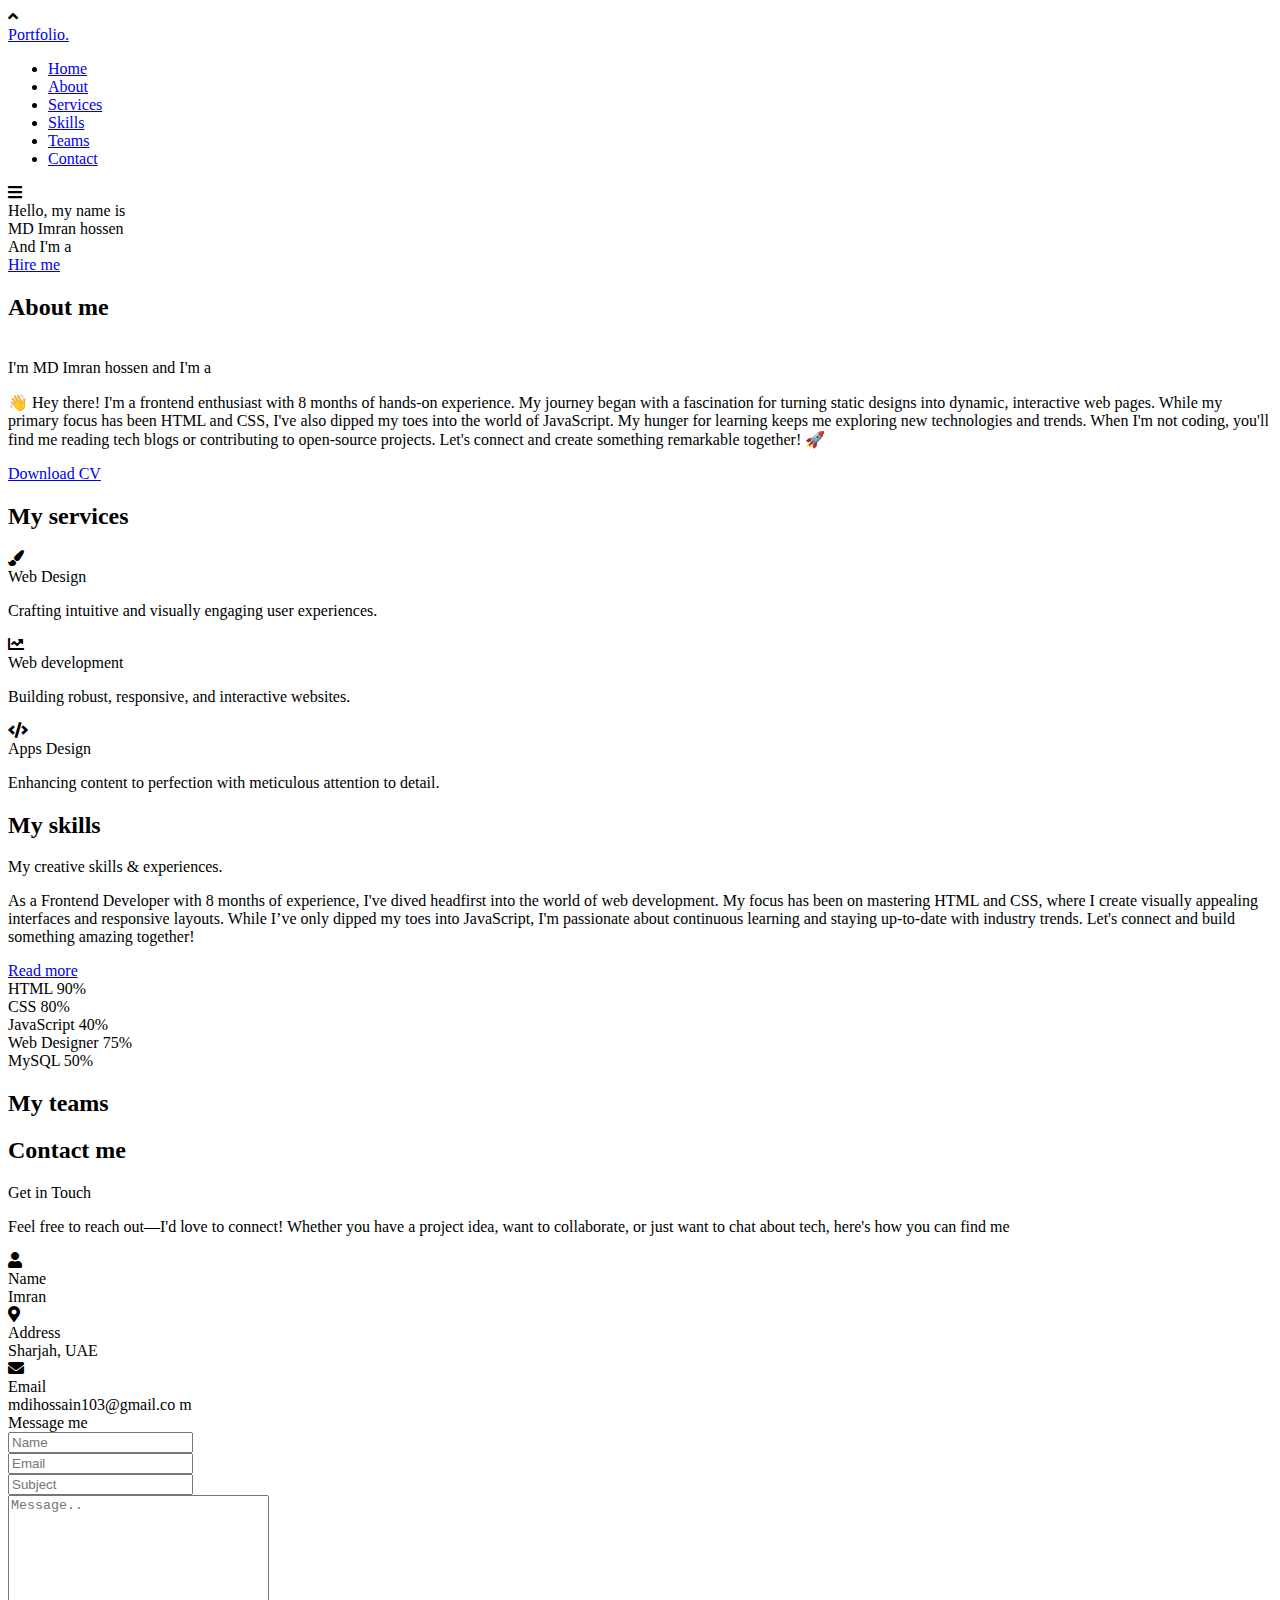
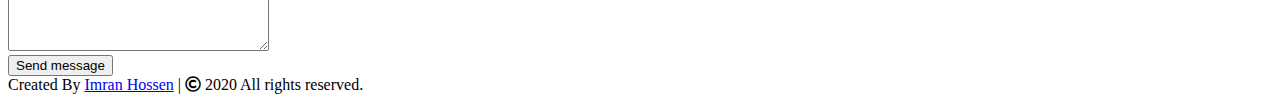
==== index.html @ 662b1458 "index.html" ====
<!DOCTYPE html>
<html lang="en">
<head>
    <meta charset="UTF-8">
    <meta name="viewport" content="width=device-width, initial-scale=1.0">
    <title>Personal Portfolio Website</title>
    <link rel="stylesheet" href="style.css">
    <link rel="stylesheet" href="https://cdnjs.cloudflare.com/ajax/libs/font-awesome/5.15.3/css/all.min.css"/>
    <script src="https://code.jquery.com/jquery-3.5.1.min.js"></script>
    <script src="https://cdnjs.cloudflare.com/ajax/libs/typed.js/2.0.11/typed.min.js"></script>
    <script src="https://cdnjs.cloudflare.com/ajax/libs/waypoints/4.0.1/jquery.waypoints.min.js"></script>
    <script src="https://cdnjs.cloudflare.com/ajax/libs/OwlCarousel2/2.3.4/owl.carousel.min.js"></script>
    <link rel="stylesheet" href="https://cdnjs.cloudflare.com/ajax/libs/OwlCarousel2/2.3.4/assets/owl.carousel.min.css"/>

</head>
<body>
    <div class="scroll-up-btn">
        <i class="fas fa-angle-up"></i>
    </div>
    <nav class="navbar">
        <div class="max-width">
            <div class="logo"><a href="#">Portfo<span>lio.</span></a></div>
            <ul class="menu">
                <li><a href="#home" class="menu-btn">Home</a></li>
                <li><a href="about.html" class="menu-btn">About</a></li>
                <li><a href="services.html" class="menu-btn">Services</a></li>
                <li><a href="skills.html" class="menu-btn">Skills</a></li>
                <li><a href="teams.html" class="menu-btn">Teams</a></li>
                <li><a href="contact.html" class="menu-btn">Contact</a></li>
            </ul>
            <div class="menu-btn">
                <i class="fas fa-bars"></i>
            </div>
        </div>
    </nav>

    <!-- home section start -->
    <section class="home" id="home">
        <div class="max-width">
            <div class="home-content">
                <div class="text-1">Hello, my name is</div>
                <div class="text-2">MD Imran hossen</div>
                <div class="text-3">And I'm a <span class="typing"></span></div>
                <a href="#">Hire me</a>
            </div>
        </div>
    </section>

    <!-- about section start -->
    <section class="about" id="about">
        <div class="max-width">
            <h2 class="title">About me</h2>
            <div class="about-content">
                <div class="column left">
                    <img src="kutta.jpg" alt="">
                </div>
                <div class="column right">
                    <div class="text">I'm MD Imran hossen and I'm a <span class="typing-2"></span></div>
                    <p>👋 Hey there! I'm a frontend enthusiast with 8 months of hands-on experience. My journey began with a fascination for turning static designs into dynamic, interactive web pages. While my primary focus has been HTML and CSS, 
                        I've also dipped my toes into the world of JavaScript. My hunger for learning keeps me exploring new technologies and trends. When I'm not coding, you'll find me reading tech blogs or contributing to open-source projects.
                         Let's connect and create something remarkable together! 🚀</p>
                    <a href="#">Download CV</a>
                </div>
            </div>
        </div>
    </section>

    <!-- services section start -->
    <section class="services" id="services">
        <div class="max-width">
            <h2 class="title">My services</h2>
            <div class="serv-content">
                <div class="card">
                    <div class="box">
                        <i class="fas fa-paint-brush"></i>
                        <div class="text">Web Design</div>
                        <p>Crafting intuitive and visually engaging user experiences.</p>
                    </div>
                </div>
                <div class="card">
                    <div class="box">
                        <i class="fas fa-chart-line"></i>
                        <div class="text">Web development</div>
                        <p>Building robust, responsive, and interactive websites.</p>
                    </div>
                </div>
                <div class="card">
                    <div class="box">
                        <i class="fas fa-code"></i>
                        <div class="text">Apps Design</div>
                        <p>Enhancing content to perfection with meticulous attention to detail.</p>
                    </div>
                </div>
               </div>
            </div>
        </div>
    </section>

    <!-- skills section start -->
    <section class="skills" id="skills">
        <div class="max-width">
            <h2 class="title">My skills</h2>
            <div class="skills-content">
                <div class="column left">
                    <div class="text">My creative skills & experiences.</div>
                    <p>As a Frontend Developer with 8 months of experience, I've dived headfirst into the world of web development. My focus has been on mastering HTML and CSS, where I create visually appealing interfaces and responsive layouts. While I’ve only dipped my toes into JavaScript, I'm passionate about continuous learning and staying up-to-date with industry trends. Let's connect and build something amazing together!

                    </p>
                    <a href="#">Read more</a>
                </div>
                <div class="column right">
                    <div class="bars">
                        <div class="info">
                            <span>HTML</span>
                            <span>90%</span>
                        </div>
                        <div class="line html"></div>
                    </div>
                    <div class="bars">
                        <div class="info">
                            <span>CSS</span>
                            <span>80%</span>
                        </div>
                        <div class="line css"></div>
                    </div>
                    <div class="bars">
                        <div class="info">
                            <span>JavaScript</span>
                            <span>40%</span>
                        </div>
                        <div class="line js"></div>
                    </div>
                    <div class="bars">
                        <div class="info">
                            <span>Web Designer</span>
                            <span>75%</span>
                        </div>
                        <div class="line web"></div>
                    </div>
                    <div class="bars">
                        <div class="info">
                            <span>MySQL</span>
                            <span>50%</span>
                        </div>
                        <div class="line mysql"></div>
                    </div>
                </div>
            </div>
        </div>
    </section>

    <!-- teams section start -->
    <section class="teams" id="teams">
        <div class="max-width">
            <h2 class="title">My teams</h2>
            <div class="carousel owl-carousel">
                <div class="card">
                    <div class="box">
                        <img src="profile-1.jpeg" alt="">
                        <div class="text">Clark Maxwell</div>
                        <p>He is one of the members of my team</p>
                    </div>
                </div>
                <div class="card">
                    <div class="box">
                        <img src="profile-2.jpeg" alt="">
                        <div class="text">Sheena Shepard</div>
                        <p>She is one of the members of my team</p>
                    </div>
                </div>
                <div class="card">
                    <div class="box">
                        <img src="profile-3.jpeg" alt="">
                        <div class="text">Ronnie Stanton</div>
                        <p>He is one of the members of my team</p>
                    </div>
                </div>
                <div class="card">
                    <div class="box">
                        <img src="profile-4.jpeg" alt="">
                        <div class="text"></div>
                        <div class="text">Marcel Vargas</div>
                        <p>He is one of the members of my team</p>
                    </div>
                </div>
                <div class="card">
                    <div class="box">
                        <img src="profile-5.jpeg" alt="">
                        <div class="text">Monty Hatfield</div>
                        <p>He is one of the members of my team</p>
                    </div>
                </div>
            </div>
        </div>
    </section>

    <!-- contact section start -->
    <section class="contact" id="contact">
        <div class="max-width">
            <h2 class="title">Contact me</h2>
            <div class="contact-content">
                <div class="column left">
                    <div class="text">Get in Touch</div>
                    <p>Feel free to reach out—I'd love to connect! Whether you have a project idea, want to collaborate, or just want to chat about tech, here's how you can find me</p>
                    <div class="icons">
                        <div class="row">
                            <i class="fas fa-user"></i>
                            <div class="info">
                                <div class="head">Name</div>
                                <div class="sub-title">Imran</div>
                            </div>
                        </div>
                        <div class="row">
                            <i class="fas fa-map-marker-alt"></i>
                            <div class="info">
                                <div class="head">Address</div>
                                <div class="sub-title">Sharjah, UAE</div>
                            </div>
                        </div>
                        <div class="row">
                            <i class="fas fa-envelope"></i>
                            <div class="info">
                                <div class="head">Email</div>
                                <div class="sub-title">mdihossain103@gmail.co m</div>
                            </div>
                        </div>
                    </div>
                </div>
                <div class="column right">
                    <div class="text">Message me</div>
                    <form action="#">
                        <div class="fields">
                            <div class="field name">
                                <input type="text" placeholder="Name" required>
                            </div>
                            <div class="field email">
                                <input type="email" placeholder="Email" required>
                            </div>
                        </div>
                        <div class="field">
                            <input type="text" placeholder="Subject" required>
                        </div>
                        <div class="field textarea">
                            <textarea cols="30" rows="10" placeholder="Message.." required></textarea>
                        </div>
                        <div class="button-area">
                            <button type="submit">Send message</button>
                        </div>
                    </form>
                </div>
            </div>
        </div>
    </section>
    

    <!-- footer section start -->
    <footer>
        <span>Created By <a href="error.html">Imran Hossen</a> | <span class="far fa-copyright"></span> 2020 All rights reserved.</span>
    </footer>

    <script src="script.js"></script>
</body>
</html>
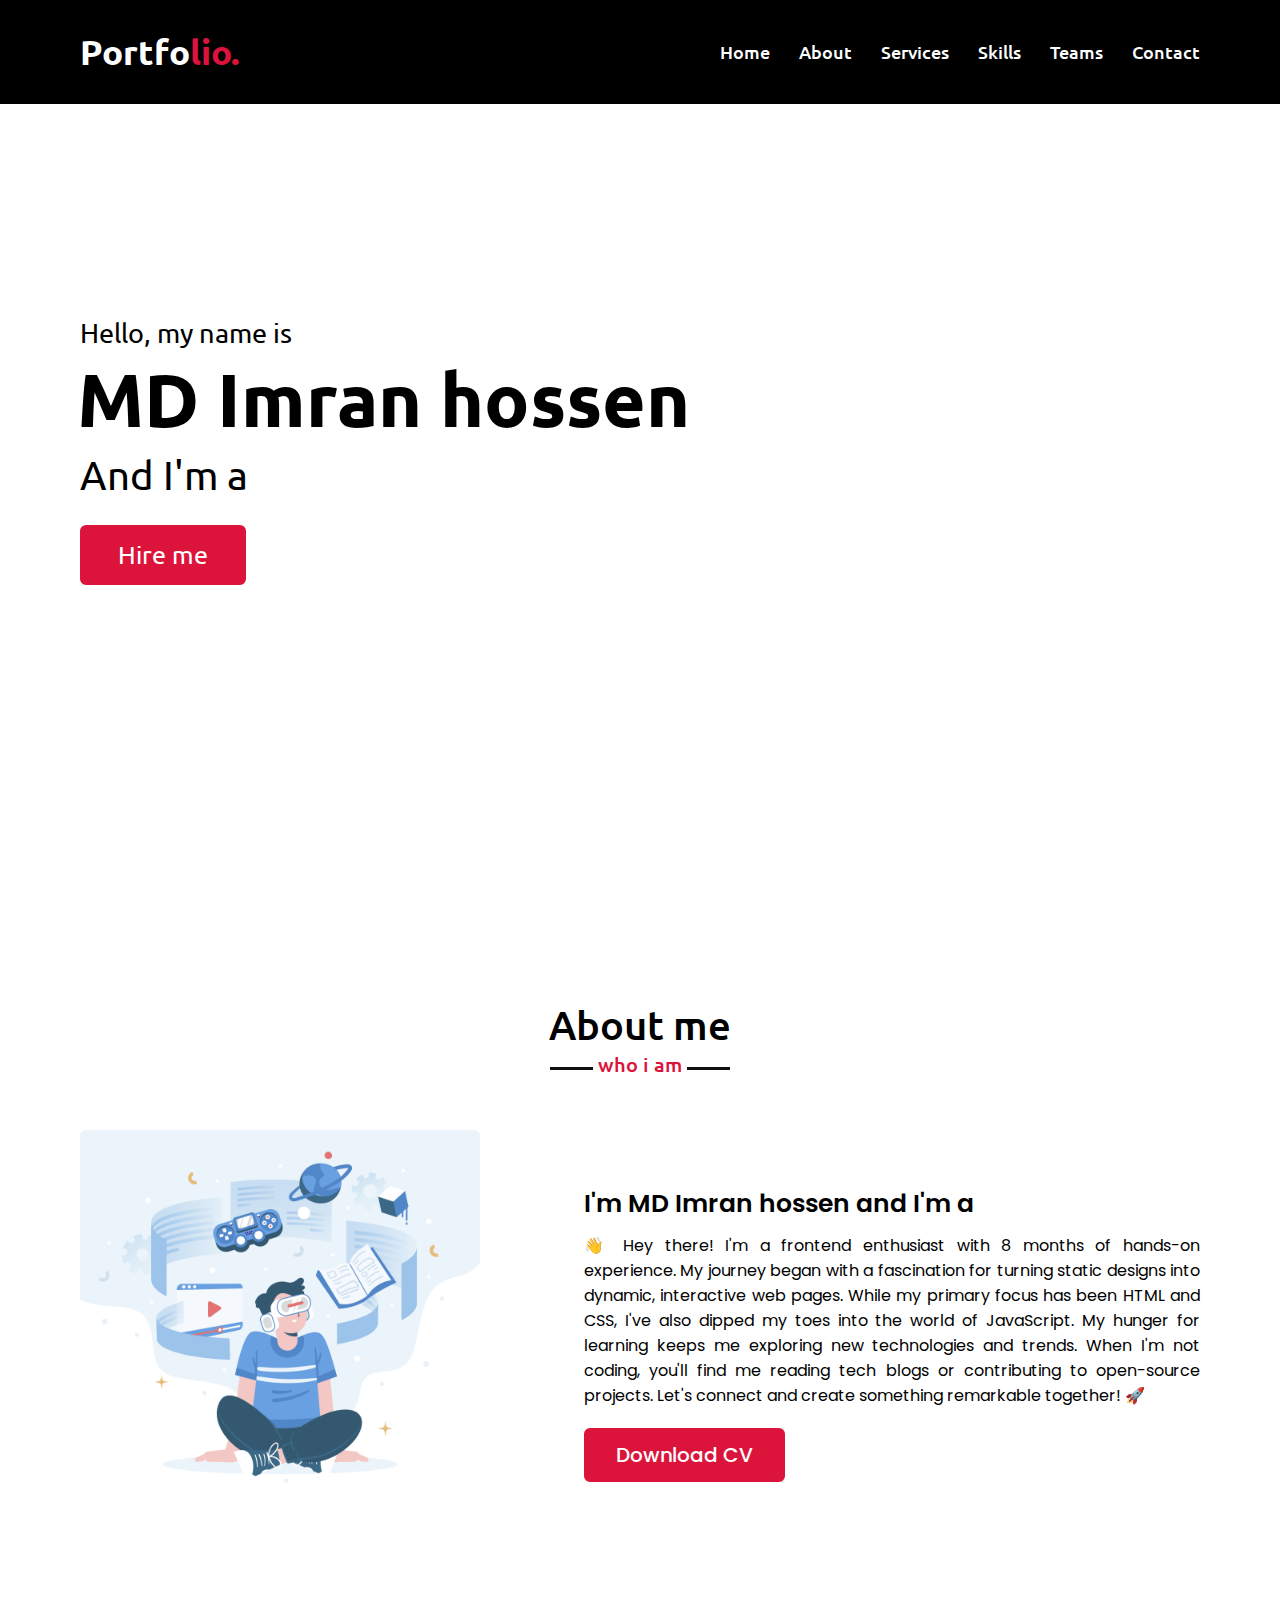
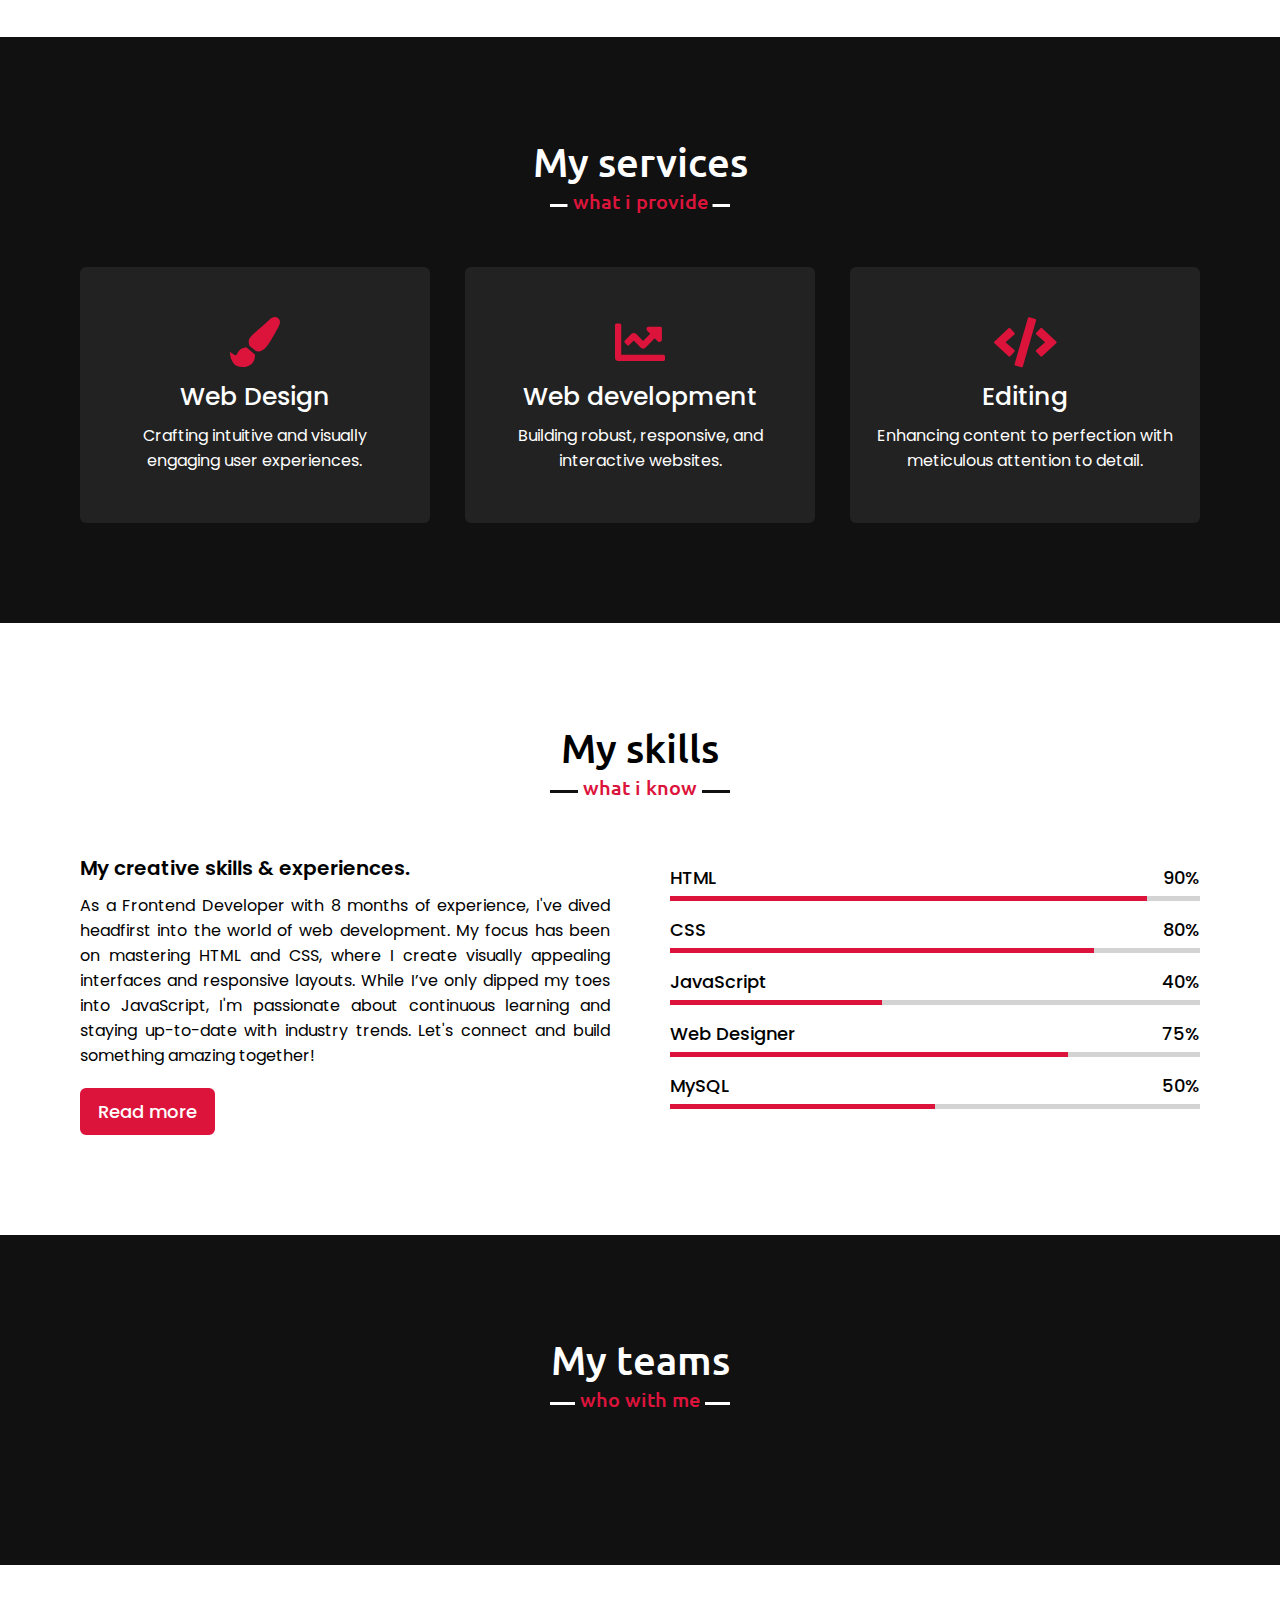
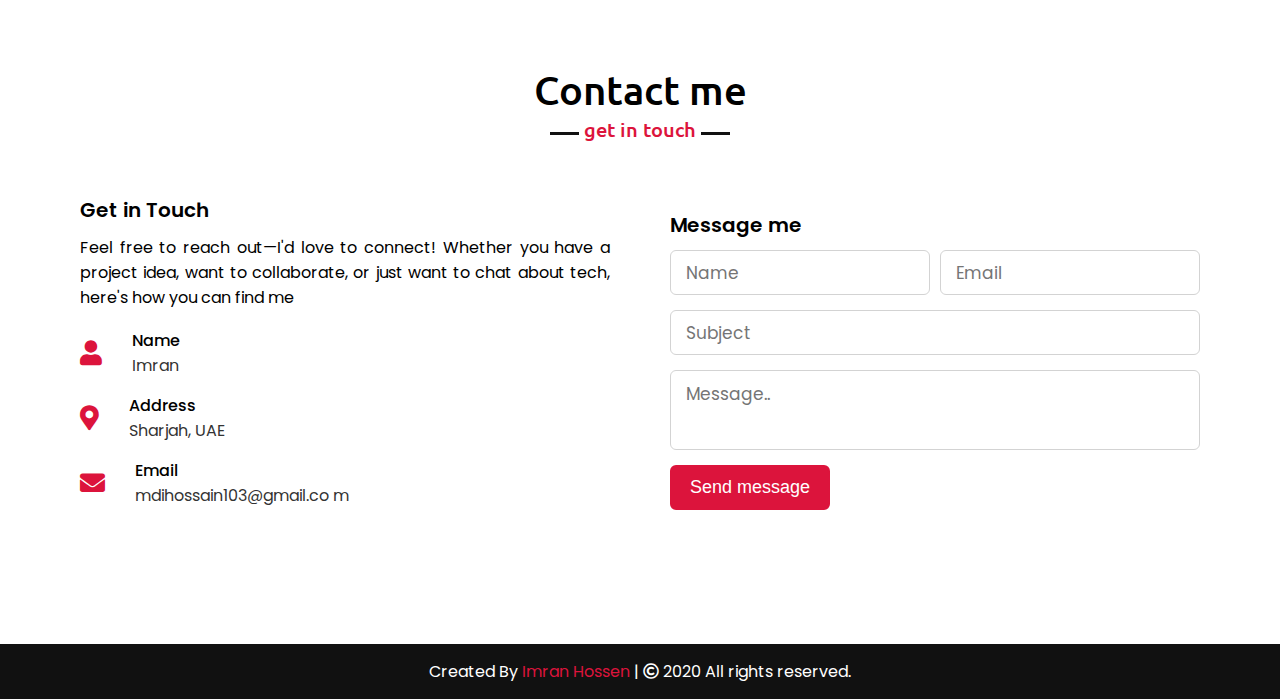
==== commit aa2359cb: "Update index.html" ====
--- a/index.html
+++ b/index.html
@@ -87,7 +87,7 @@
                 <div class="card">
                     <div class="box">
                         <i class="fas fa-code"></i>
-                        <div class="text">Apps Design</div>
+                        <div class="text">Editing</div>
                         <p>Enhancing content to perfection with meticulous attention to detail.</p>
                     </div>
                 </div>
--- a/style.css
+++ b/style.css
@@ -0,0 +1,685 @@
+/*  import google fonts */
+@import url('https://fonts.googleapis.com/css2?family=Poppins:wght@400;500;600;700&family=Ubuntu:wght@400;500;700&display=swap');
+
+*{
+    margin: 0;
+    padding: 0;
+    box-sizing: border-box;
+    text-decoration: none;
+}
+html{
+    scroll-behavior: smooth;
+}
+
+
+
+
+/* custom scroll bar */
+::-webkit-scrollbar {
+    width: 10px;
+}
+::-webkit-scrollbar-track {
+    background: #000000;
+}
+::-webkit-scrollbar-thumb {
+    background: #ff0000;
+}
+
+::-webkit-scrollbar-thumb:hover {
+    background: #ffffff;
+}
+
+/* all similar content styling codes */
+section{
+    padding: 100px 0;
+}
+.max-width{
+    max-width: 1300px;
+    padding: 0 80px;
+    margin: auto;
+}
+.about, .services, .skills, .teams, .contact, footer{
+    font-family: 'Poppins', sans-serif;
+}
+.about .about-content,
+.services .serv-content,
+.skills .skills-content,
+.contact .contact-content{
+    display: flex;
+    flex-wrap: wrap;
+    align-items: center;
+    justify-content: space-between;
+}
+section .title{
+    position: relative;
+    text-align: center;
+    font-size: 40px;
+    font-weight: 500;
+    margin-bottom: 60px;
+    padding-bottom: 20px;
+    font-family: 'Ubuntu', sans-serif;
+}
+section .title::before{
+    content: "";
+    position: absolute;
+    bottom: 0px;
+    left: 50%;
+    width: 180px;
+    height: 3px;
+    background: #111;
+    transform: translateX(-50%);
+}
+section .title::after{
+    position: absolute;
+    bottom: -8px;
+    left: 50%;
+    font-size: 20px;
+    color: crimson;
+    padding: 0 5px;
+    background: #fff;
+    transform: translateX(-50%);
+}
+
+/* navbar styling */
+.navbar{
+    position: fixed;
+    width: 100%;
+    z-index: 999;
+    padding: 30px 0;
+    font-family: 'Ubuntu', sans-serif;
+    transition: all 0.3s ease;
+    background: black;
+}
+.navbar.sticky{
+    padding: 15px 0;
+    background: crimson;
+}
+.navbar .max-width{
+    display: flex;
+    align-items: center;
+    justify-content: space-between;
+}
+.navbar .logo a{
+    color: #ffffff;
+    font-size: 35px;
+    font-weight: 600;
+}
+.navbar .logo a span{
+    color: crimson;
+    transition: all 0.3s ease;
+}
+.navbar.sticky .logo a span{
+    color: #fff;
+}
+.navbar .menu li{
+    list-style: none;
+    display: inline-block;
+}
+.navbar .menu li a{
+    display: block;
+    color: #fff;
+    font-size: 18px;
+    font-weight: 500;
+    margin-left: 25px;
+    transition: color 0.3s ease;
+}   
+.navbar .menu li a:hover{
+    color: crimson;
+}
+.navbar.sticky .menu li a:hover{
+    color: #fff;
+}
+
+/* menu btn styling */
+.menu-btn{
+    color: #fff;
+    font-size: 23px;
+    cursor: pointer;
+    display: none;
+}
+.scroll-up-btn{
+    position: fixed;
+    height: 45px;
+    width: 42px;
+    background: crimson;
+    right: 30px;
+    bottom: 10px;
+    text-align: center;
+    line-height: 45px;
+    color: #fff;
+    z-index: 9999;
+    font-size: 30px;
+    border-radius: 6px;
+    border-bottom-width: 2px;
+    cursor: pointer;
+    opacity: 0;
+    pointer-events: none;
+    transition: all 0.3s ease;
+}
+.scroll-up-btn.show{
+    bottom: 30px;
+    opacity: 1;
+    pointer-events: auto;
+}
+.scroll-up-btn:hover{
+    filter: brightness(90%);
+}
+
+
+/* home section styling */
+.home{
+    display: flex;
+    background: url("images/banner.jpg") no-repeat center;
+    height: 100vh;
+    color: #000000;
+    min-height: 500px;
+    background-size: cover;
+    background-attachment: fixed;
+    font-family: 'Ubuntu', sans-serif;
+}
+.home .max-width{
+  width: 100%;
+  display: flex;
+}
+.home .max-width .row{
+  margin-right: 0;
+}
+.home .home-content .text-1{
+    font-size: 27px;
+}
+.home .home-content .text-2{
+    font-size: 75px;
+    font-weight: 600;
+    margin-left: -3px;
+}
+.home .home-content .text-3{
+    font-size: 40px;
+    margin: 5px 0;
+}
+.home .home-content .text-3 span{
+    color: crimson;
+    font-weight: 500;
+}
+.home .home-content a{
+    display: inline-block;
+    background: crimson;
+    color: #fff;
+    font-size: 25px;
+    padding: 12px 36px;
+    margin-top: 20px;
+    font-weight: 400;
+    border-radius: 6px;
+    border: 2px solid crimson;
+    transition: all 0.3s ease;
+}
+.home .home-content a:hover{
+    color: crimson;
+    background: none;
+}
+
+/* about section styling */
+.about .title::after{
+    content: "who i am";
+}
+.about .about-content .left{
+    width: 45%;
+}
+.about .about-content .left img{
+    height: 400px;
+    width: 400px;
+    object-fit: cover;
+    border-radius: 6px;
+}
+.about .about-content .right{
+    width: 55%;
+}
+.about .about-content .right .text{
+    font-size: 25px;
+    font-weight: 600;
+    margin-bottom: 10px;
+}
+.about .about-content .right .text span{
+    color: crimson;
+}
+.about .about-content .right p{
+    text-align: justify;
+}
+.about .about-content .right a{
+    display: inline-block;
+    background: crimson;
+    color: #fff;
+    font-size: 20px;
+    font-weight: 500;
+    padding: 10px 30px;
+    margin-top: 20px;
+    border-radius: 6px;
+    border: 2px solid crimson;
+    transition: all 0.3s ease;
+}
+.about .about-content .right a:hover{
+    color: crimson;
+    background: none;
+}
+
+/* services section styling */
+.services, .teams{
+    color:#fff;
+    background: #111;
+}
+.services .title::before,
+.teams .title::before{
+    background: #fff;
+}
+.services .title::after,
+.teams .title::after{
+    background: #111;
+    content: "what i provide";
+}
+.services .serv-content .card{
+    width: calc(33% - 20px);
+    background: #222;
+    text-align: center;
+    border-radius: 6px;
+    padding: 50px 25px;
+    cursor: pointer;
+    transition: all 0.3s ease;
+}
+.services .serv-content .card:hover{
+    background: crimson;
+}
+.services .serv-content .card .box{
+    transition: all 0.3s ease;
+}
+.services .serv-content .card:hover .box{
+    transform: scale(1.05);
+}
+.services .serv-content .card i{
+    font-size: 50px;
+    color: crimson;
+    transition: color 0.3s ease;
+}
+.services .serv-content .card:hover i{
+    color: #fff;
+}
+.services .serv-content .card .text{
+    font-size: 25px;
+    font-weight: 500;
+    margin: 10px 0 7px 0;
+}
+
+/* skills section styling */
+
+.skills .title::after{
+    content: "what i know";
+}
+.skills .skills-content .column{
+    width: calc(50% - 30px);
+}
+.skills .skills-content .left .text{
+    font-size: 20px;
+    font-weight: 600;
+    margin-bottom: 10px;
+}
+.skills .skills-content .left p{
+    text-align: justify;
+}
+.skills .skills-content .left a{
+    display: inline-block;
+    background: crimson;
+    color: #fff;
+    font-size: 18px;
+    font-weight: 500;
+    padding: 8px 16px;
+    margin-top: 20px;
+    border-radius: 6px;
+    border: 2px solid crimson;
+    transition: all 0.3s ease;
+}
+.skills .skills-content .left a:hover{
+    color: crimson;
+    background: none;
+}
+.skills .skills-content .right .bars{
+    margin-bottom: 15px;
+}
+.skills .skills-content .right .info{
+    display: flex;
+    margin-bottom: 5px;
+    align-items: center;
+    justify-content: space-between;
+}
+.skills .skills-content .right span{
+    font-weight: 500;
+    font-size: 18px;
+}
+.skills .skills-content .right .line{
+    height: 5px;
+    width: 100%;
+    background: lightgrey;
+    position: relative;
+}
+.skills .skills-content .right .line::before{
+    content: "";
+    position: absolute;
+    height: 100%;
+    left: 0;
+    top: 0;
+    background: crimson;
+}
+.skills-content .right .html::before{
+    width: 90%;
+}
+.skills-content .right .css::before{
+    width: 80%;
+}
+.skills-content .right .js::before{
+    width: 40%;
+}
+.skills-content .right .web::before{
+    width: 75%;
+}
+.skills-content .right .mysql::before{
+    width: 50%;
+}
+
+/* teams section styling */
+.teams .title::after{
+    content: "who with me";
+}
+.teams .carousel .card{
+    background: #222;
+    border-radius: 6px;
+    padding: 25px 35px;
+    text-align: center;
+    overflow: hidden;
+    transition: all 0.3s ease;
+}
+.teams .carousel .card:hover{
+    background: crimson;
+}
+.teams .carousel .card .box{
+    display: flex;
+    flex-direction: column;
+    align-items: center;
+    justify-content: center;
+    transition: all 0.3s ease;
+}
+.teams .carousel .card:hover .box{
+    transform: scale(1.05);
+}
+.teams .carousel .card .text{
+    font-size: 25px;
+    font-weight: 500;
+    margin: 10px 0 7px 0;
+}
+.teams .carousel .card img{
+    height: 150px;
+    width: 150px;
+    object-fit: cover;
+    border-radius: 50%;
+    border: 5px solid crimson;
+    transition: all 0.3s ease;
+}
+.teams .carousel .card:hover img{
+    border-color: #fff;
+}
+.owl-dots{
+    text-align: center;
+    margin-top: 20px;
+}
+.owl-dot{
+    height: 13px;
+    width: 13px;
+    margin: 0 5px;
+    outline: none!important;
+    border-radius: 50%;
+    border: 2px solid crimson!important;
+    transition: all 0.3s ease;
+}
+.owl-dot.active{
+    width: 35px;
+    border-radius: 14px;
+}
+.owl-dot.active,
+.owl-dot:hover{
+    background: crimson!important;
+}
+
+/* contact section styling */
+.contact .title::after{
+    content: "get in touch";
+}
+.contact .contact-content .column{
+    width: calc(50% - 30px);
+}
+.contact .contact-content .text{
+    font-size: 20px;
+    font-weight: 600;
+    margin-bottom: 10px;
+}
+.contact .contact-content .left p{
+    text-align: justify;
+}
+.contact .contact-content .left .icons{
+    margin: 10px 0;
+}
+.contact .contact-content .row{
+    display: flex;
+    height: 65px;
+    align-items: center;
+}
+.contact .contact-content .row .info{
+    margin-left: 30px;
+}
+.contact .contact-content .row i{
+    font-size: 25px;
+    color: crimson;
+}
+.contact .contact-content .info .head{
+    font-weight: 500;
+}
+.contact .contact-content .info .sub-title{
+    color: #333;
+}
+.contact .right form .fields{
+    display: flex;
+}
+.contact .right form .field,
+.contact .right form .fields .field{
+    height: 45px;
+    width: 100%;
+    margin-bottom: 15px;
+}
+.contact .right form .textarea{
+    height: 80px;
+    width: 100%;
+}
+.contact .right form .name{
+    margin-right: 10px;
+}
+.contact .right form .field input,
+.contact .right form .textarea textarea{
+    height: 100%;
+    width: 100%;
+    border: 1px solid lightgrey;
+    border-radius: 6px;
+    outline: none;
+    padding: 0 15px;
+    font-size: 17px;
+    font-family: 'Poppins', sans-serif;
+    transition: all 0.3s ease;
+}
+.contact .right form .field input:focus,
+.contact .right form .textarea textarea:focus{
+    border-color: #b3b3b3;
+}
+.contact .right form .textarea textarea{
+  padding-top: 10px;
+  resize: none;
+}
+.contact .right form .button-area{
+  display: flex;
+  align-items: center;
+}
+.right form .button-area button{
+  color: #fff;
+  display: block;
+  width: 160px!important;
+  height: 45px;
+  outline: none;
+  font-size: 18px;
+  font-weight: 500;
+  border-radius: 6px;
+  cursor: pointer;
+  flex-wrap: nowrap;
+  background: crimson;
+  border: 2px solid crimson;
+  transition: all 0.3s ease;
+}
+.right form .button-area button:hover{
+  color: crimson;
+  background: none;
+}
+/* footer section styling */
+footer{
+    margin-top: 1.5%;
+    background: #111;
+    padding: 15px 23px;
+    color: #fff;
+    text-align: center;
+}
+footer span a{
+    color: crimson;
+    text-decoration: none;
+}
+footer span a:hover{
+    text-decoration: underline;
+}
+
+
+/* responsive media query start */
+@media (max-width: 1104px) {
+    .about .about-content .left img{
+        height: 350px;
+        width: 350px;
+    }
+}
+
+@media (max-width: 991px) {
+    .max-width{
+        padding: 0 50px;
+    }
+}
+@media (max-width: 947px){
+    .menu-btn{
+        display: block;
+        z-index: 999;
+    }
+    .menu-btn i.active:before{
+        content: "\f00d";
+    }
+    .navbar .menu{
+        position: fixed;
+        height: 100vh;
+        width: 100%;
+        left: -100%;
+        top: 0;
+        background: #111;
+        text-align: center;
+        padding-top: 80px;
+        transition: all 0.3s ease;
+    }
+    .navbar .menu.active{
+        left: 0;
+    }
+    .navbar .menu li{
+        display: block;
+    }
+    .navbar .menu li a{
+        display: inline-block;
+        margin: 20px 0;
+        font-size: 25px;
+    }
+    .home .home-content .text-2{
+        font-size: 70px;
+    }
+    .home .home-content .text-3{
+        font-size: 35px;
+    }
+    .home .home-content a{
+        font-size: 23px;
+        padding: 10px 30px;
+    }
+    .max-width{
+        max-width: 930px;
+    }
+    .about .about-content .column{
+        width: 100%;
+    }
+    .about .about-content .left{
+        display: flex;
+        justify-content: center;
+        margin: 0 auto 60px;
+    }
+    .about .about-content .right{
+        flex: 100%;
+    }
+    .services .serv-content .card{
+        width: calc(50% - 10px);
+        margin-bottom: 20px;
+    }
+    .skills .skills-content .column,
+    .contact .contact-content .column{
+        width: 100%;
+        margin-bottom: 35px;
+    }
+}
+
+@media (max-width: 690px) {
+    .max-width{
+        padding: 0 23px;
+    }
+    .home .home-content .text-2{
+        font-size: 60px;
+    }
+    .home .home-content .text-3{
+        font-size: 32px;
+    }
+    .home .home-content a{
+        font-size: 20px;
+    }
+    .services .serv-content .card{
+        width: 100%;
+    }
+}
+
+@media (max-width: 500px) {
+    .home .home-content .text-2{
+        font-size: 50px;
+    }
+    .home .home-content .text-3{
+        font-size: 27px;
+    }
+    .about .about-content .right .text,
+    .skills .skills-content .left .text{
+        font-size: 19px;
+    }
+    .contact .right form .fields{
+        flex-direction: column;
+    }
+    .contact .right form .name,
+    .contact .right form .email{
+        margin: 0;
+    }
+    .right form .error-box{
+       width: 150px;
+    }
+    .scroll-up-btn{
+        right: 15px;
+        bottom: 15px;
+        height: 38px;
+        width: 35px;
+        font-size: 23px;
+        line-height: 38px;
+    }
+}
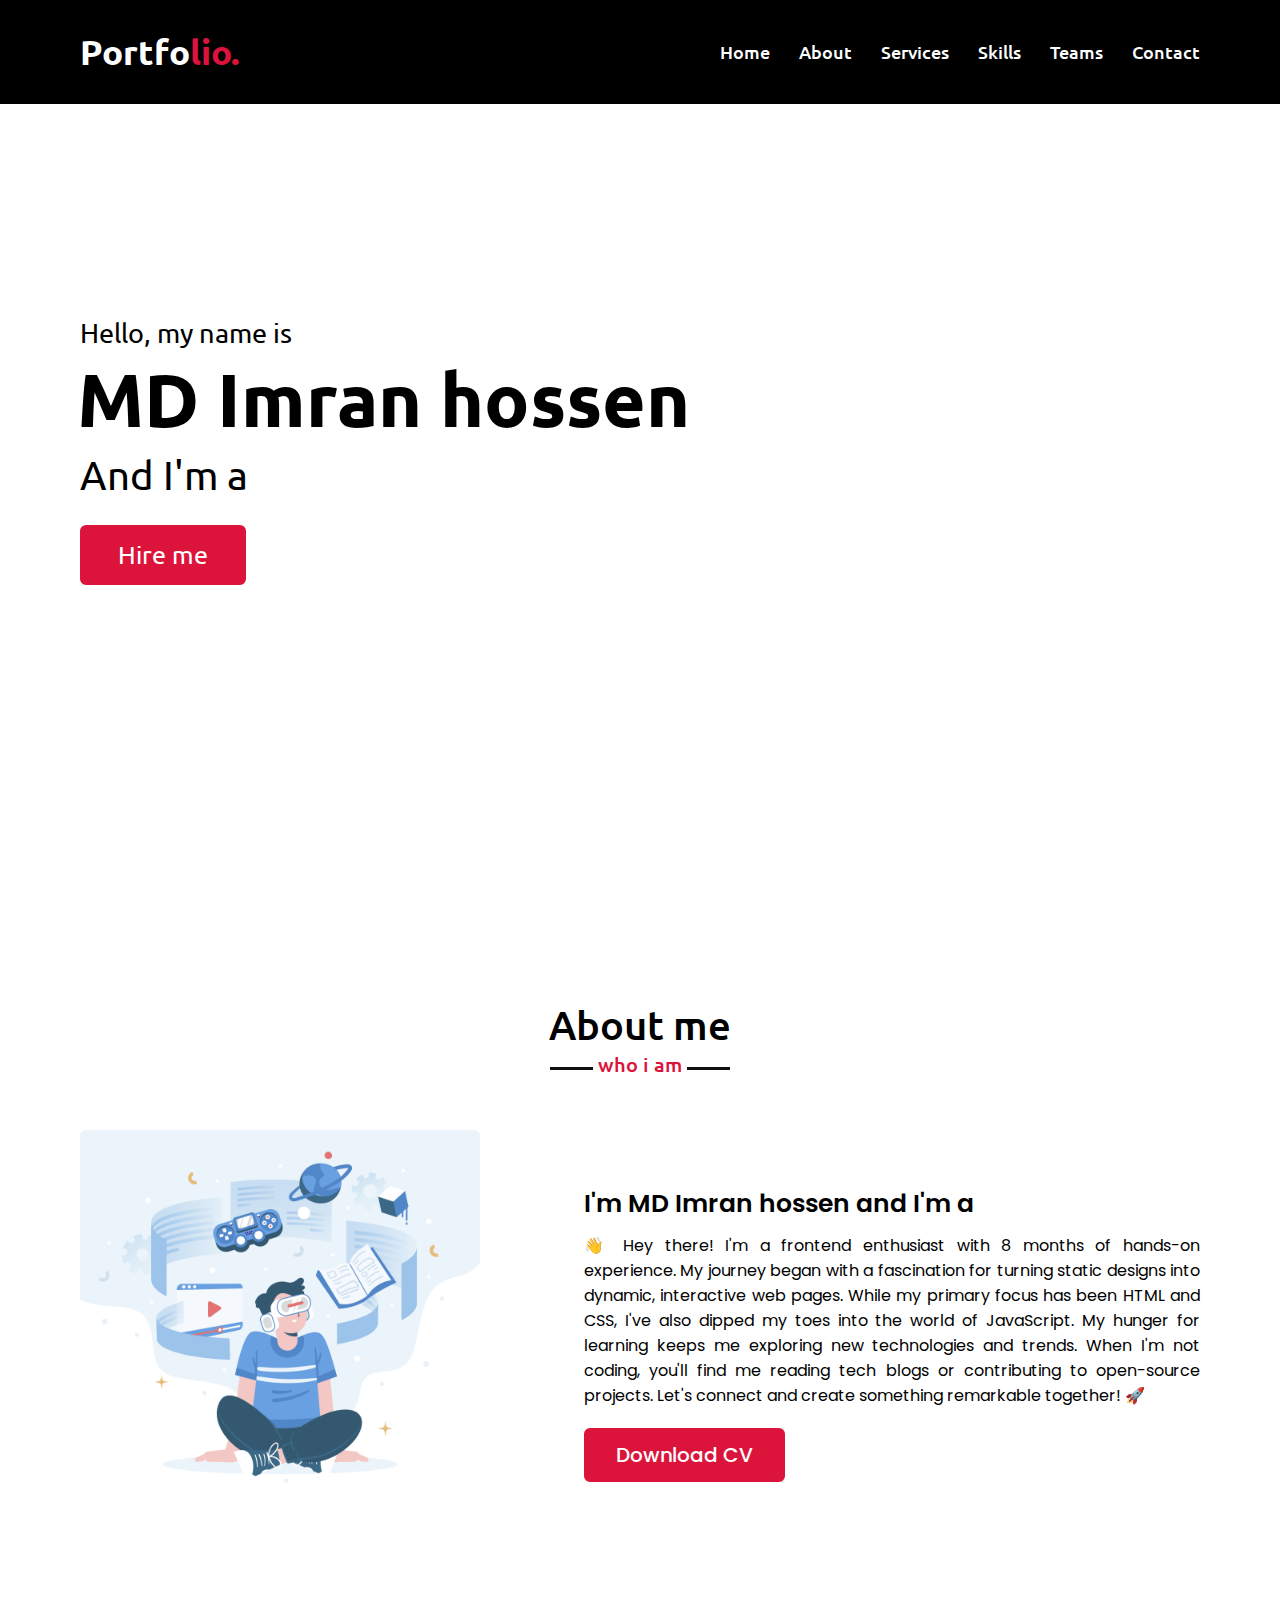
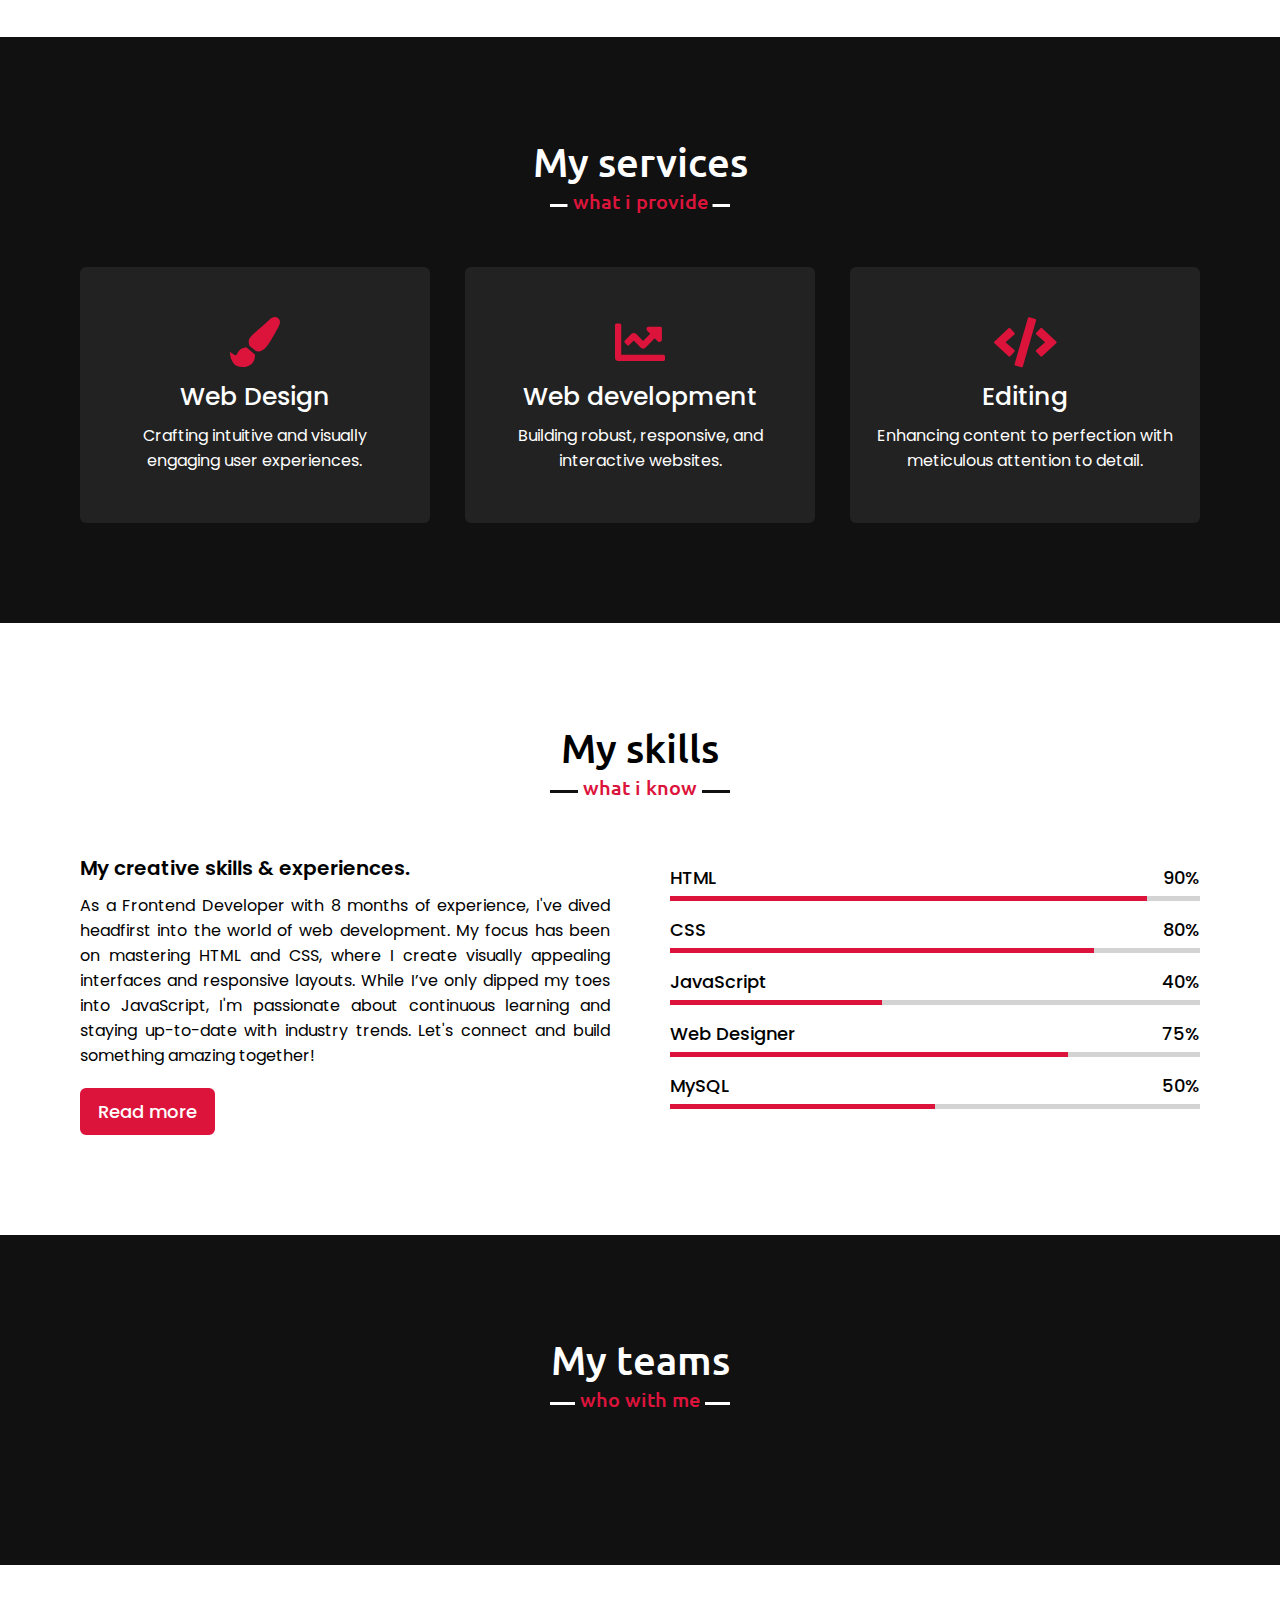
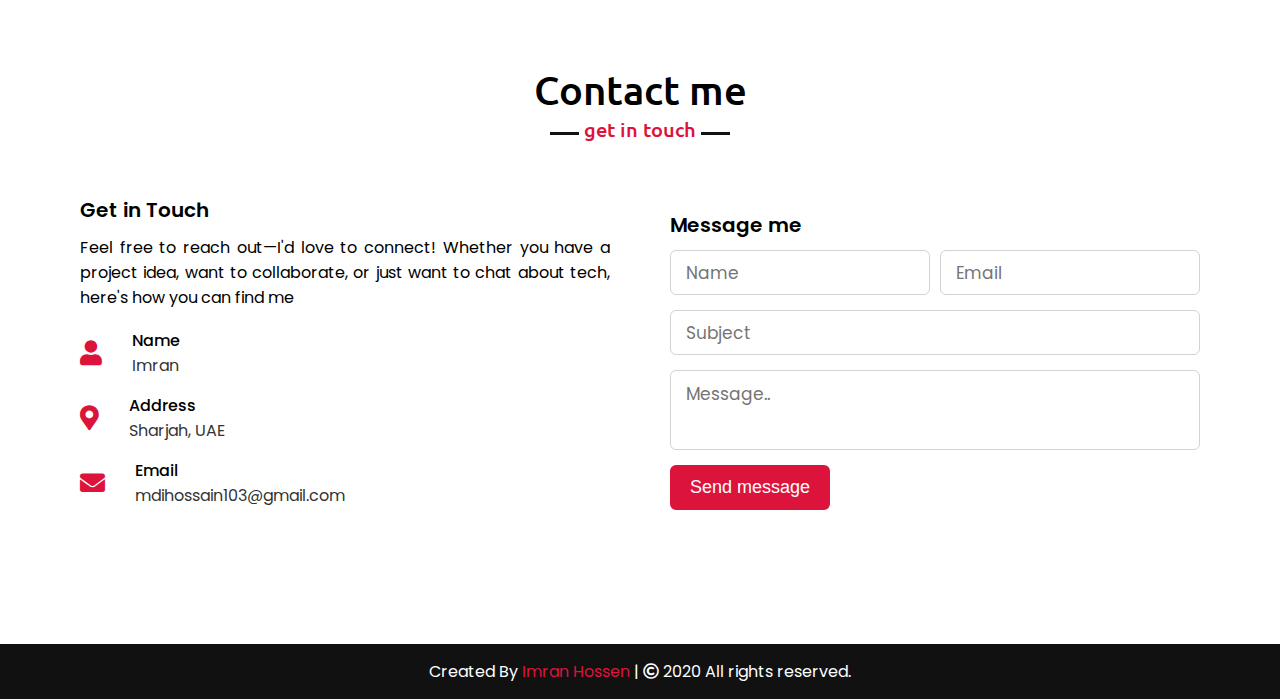
==== commit 8d53f33a: "Update index.html" ====
--- a/index.html
+++ b/index.html
@@ -221,7 +221,7 @@
                             <i class="fas fa-envelope"></i>
                             <div class="info">
                                 <div class="head">Email</div>
-                                <div class="sub-title">mdihossain103@gmail.co m</div>
+                                <div class="sub-title">mdihossain103@gmail.com</div>
                             </div>
                         </div>
                     </div>
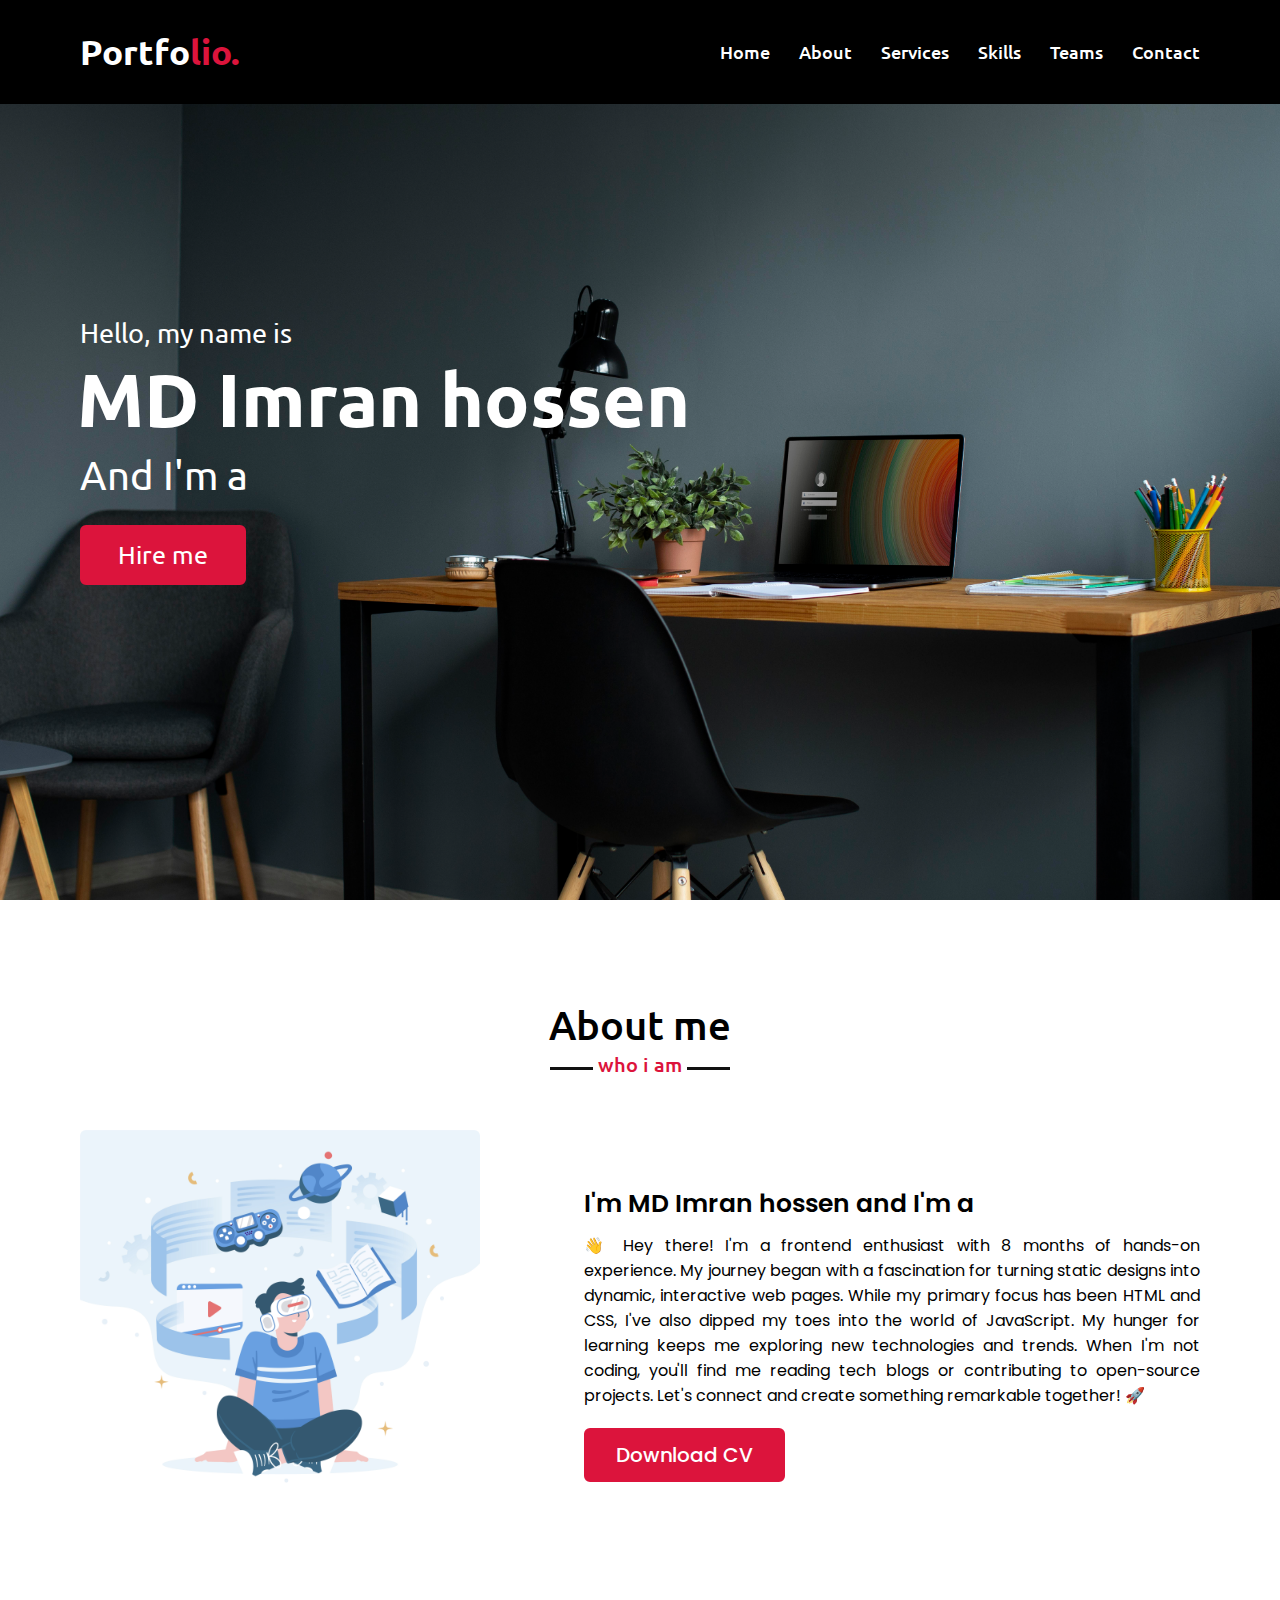
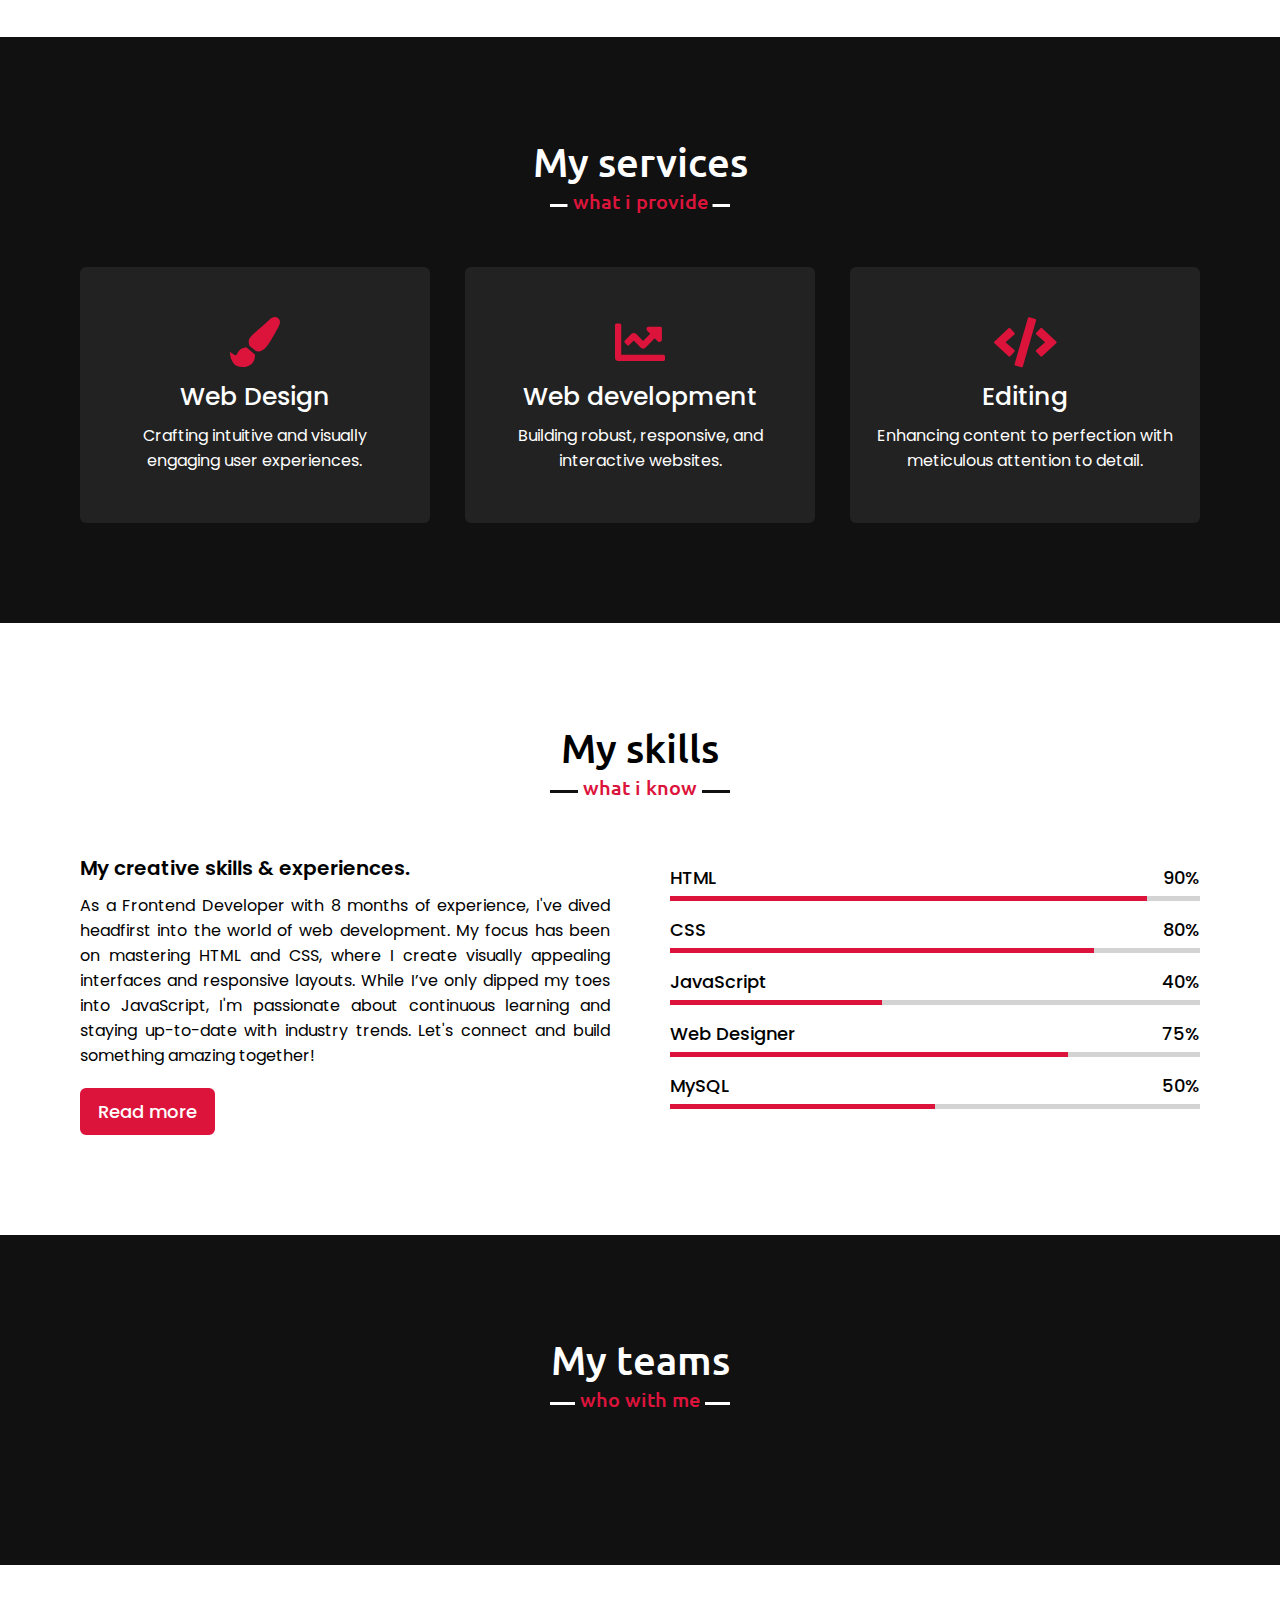
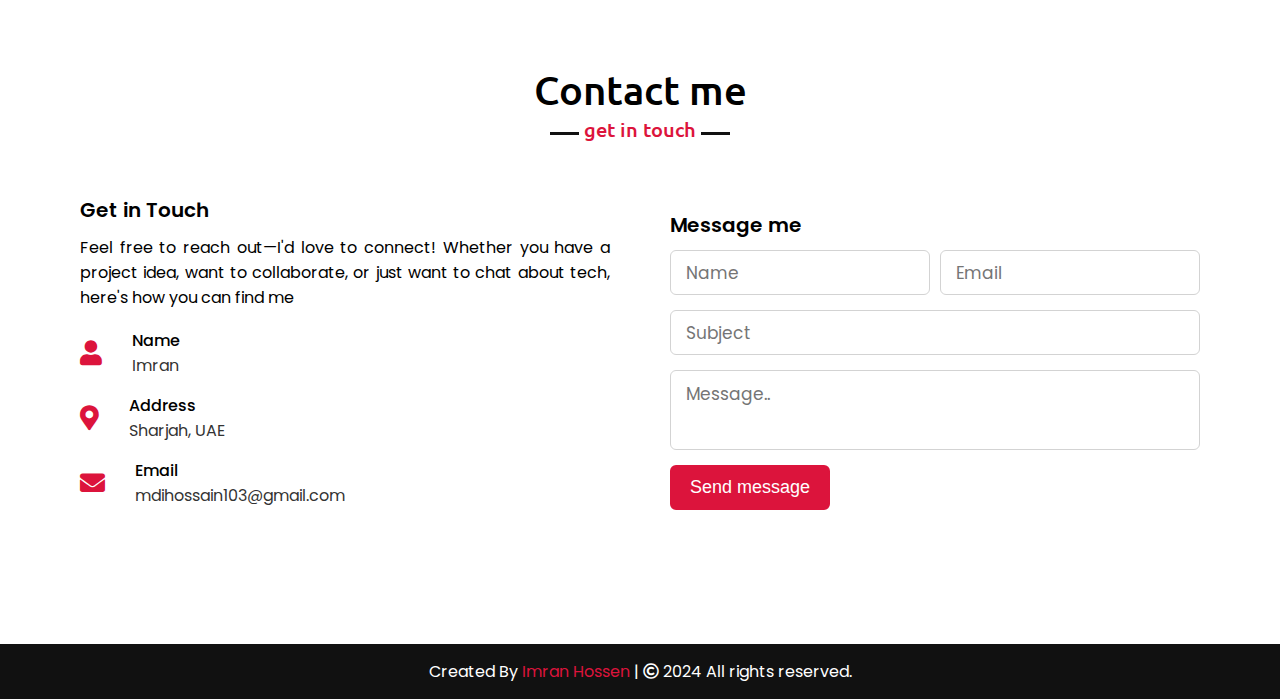
==== commit 15432a12: "Update index.html" ====
--- a/index.html
+++ b/index.html
@@ -255,7 +255,7 @@
 
     <!-- footer section start -->
     <footer>
-        <span>Created By <a href="error.html">Imran Hossen</a> | <span class="far fa-copyright"></span> 2020 All rights reserved.</span>
+        <span>Created By <a href="error.html">Imran Hossen</a> | <span class="far fa-copyright"></span> 2024 All rights reserved.</span>
     </footer>
 
     <script src="script.js"></script>
--- a/style.css
+++ b/style.css
@@ -169,9 +169,9 @@
 /* home section styling */
 .home{
     display: flex;
-    background: url("images/banner.jpg") no-repeat center;
+    background: url("modern-2.jpg") no-repeat center;
     height: 100vh;
-    color: #000000;
+    color: #fff ;
     min-height: 500px;
     background-size: cover;
     background-attachment: fixed;
